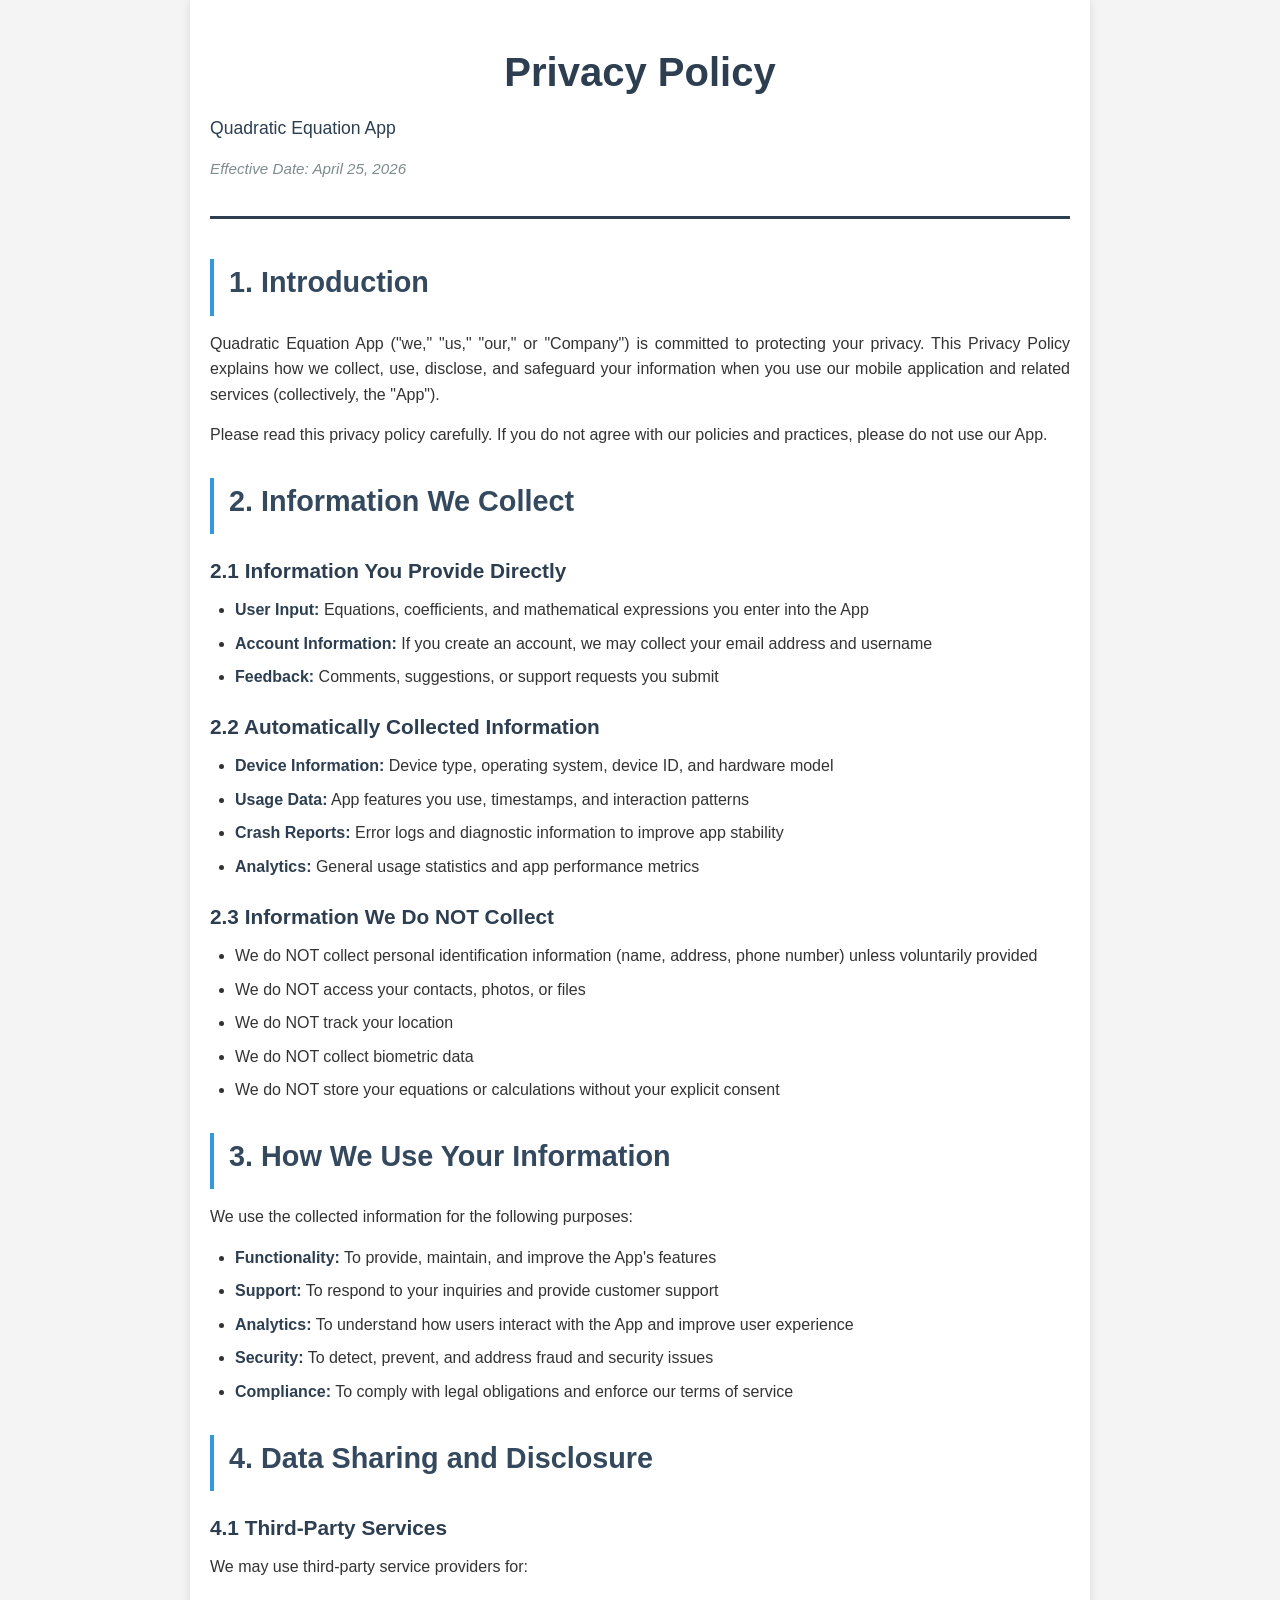
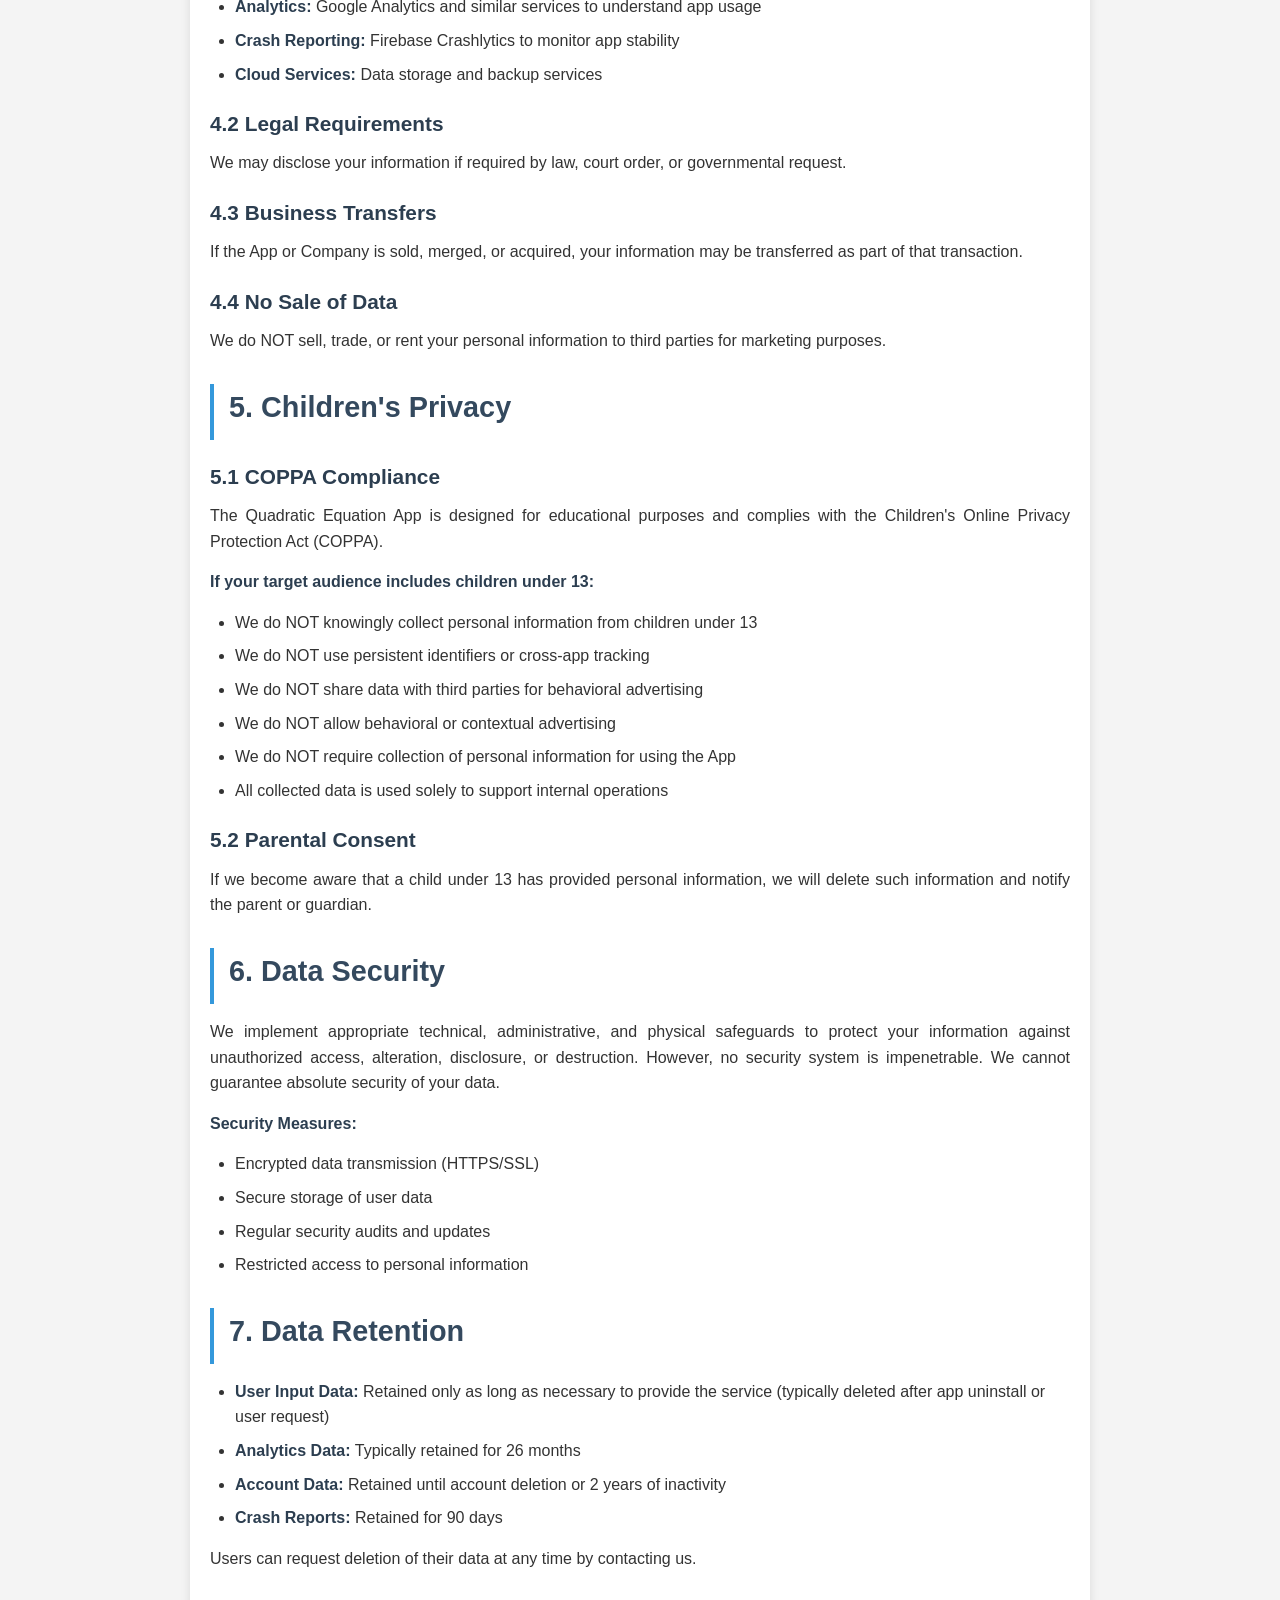
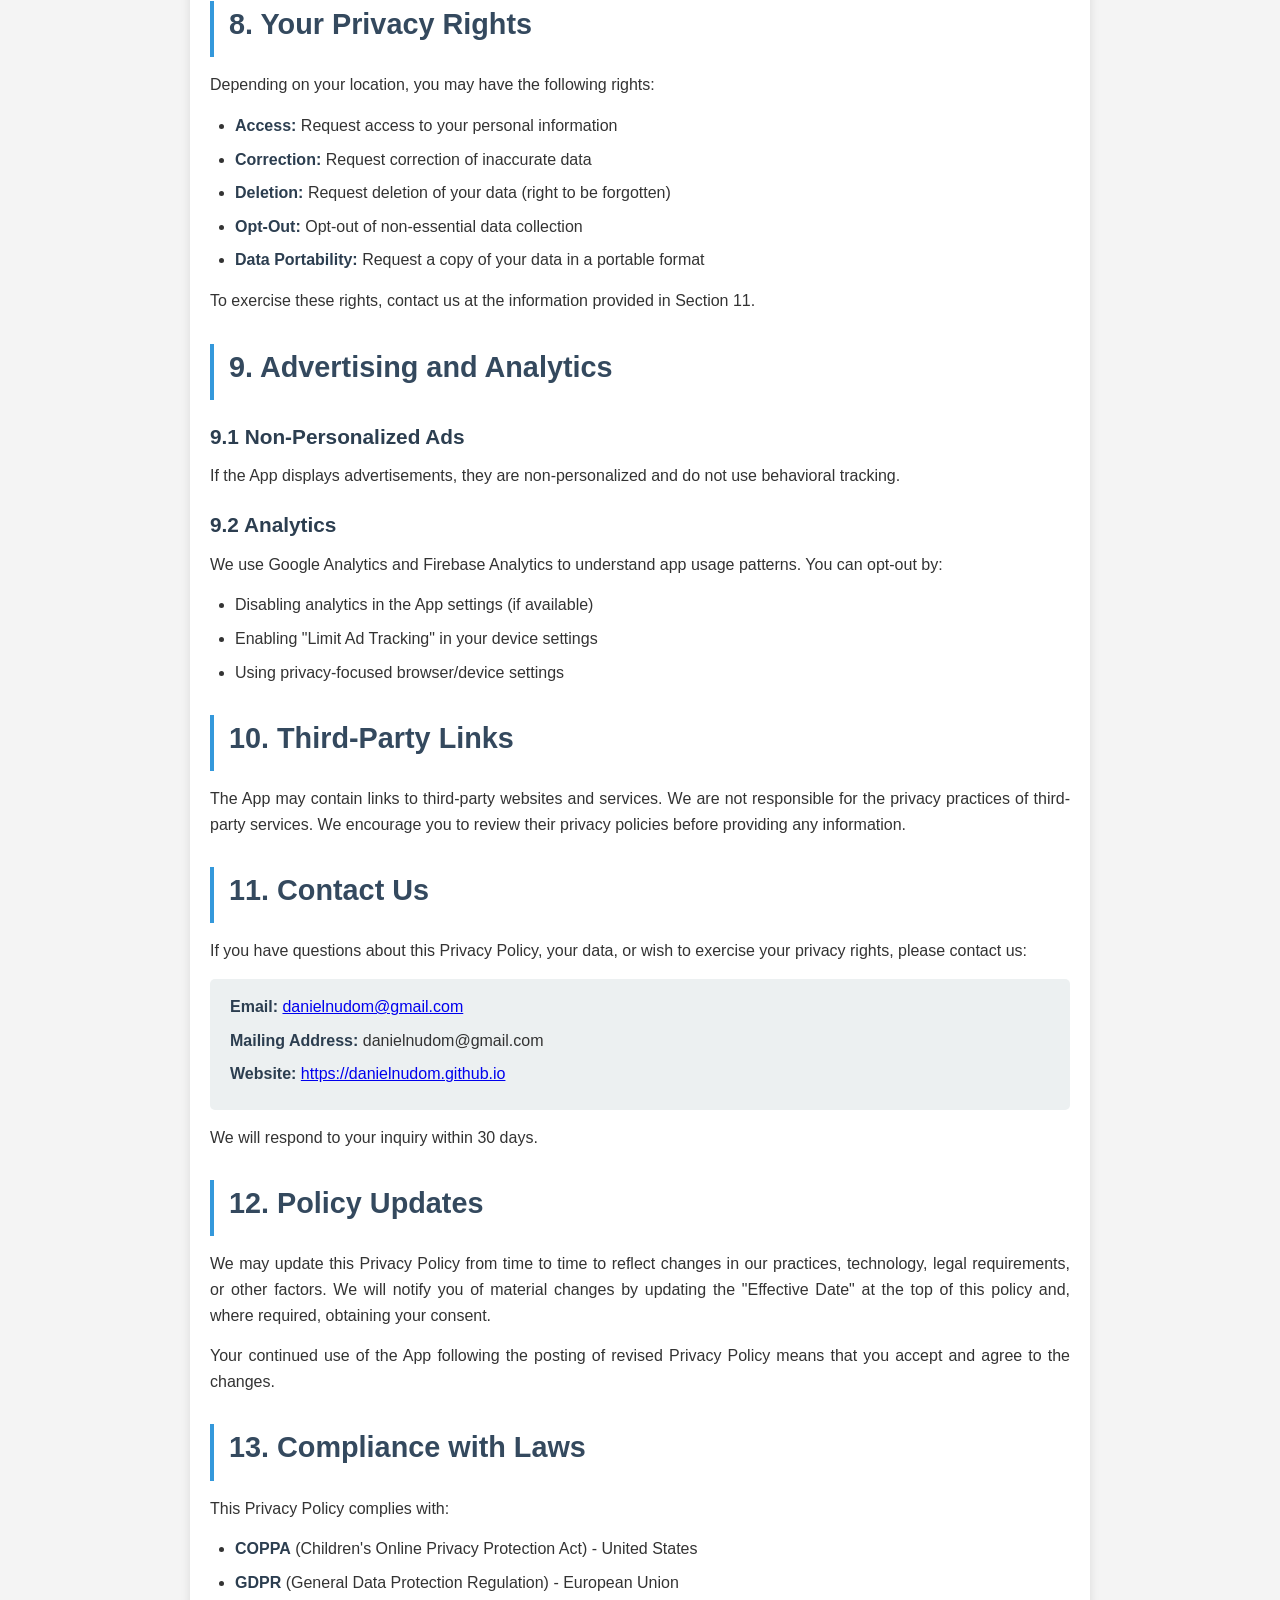
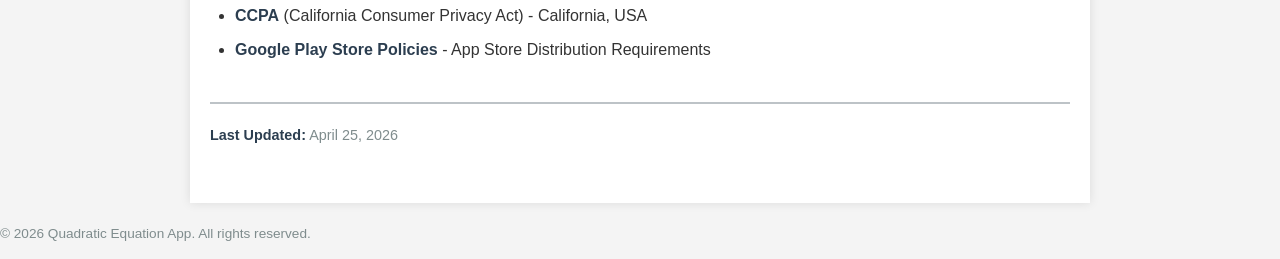
==== index.html @ 7ddf6d09 "Add files via upload" ====
<!DOCTYPE html>
<html lang="en">
<head>
    <meta charset="UTF-8">
    <meta name="viewport" content="width=device-width, initial-scale=1.0">
    <title>Privacy Policy - Quadratic Equation App</title>
    <style>
        * {
            margin: 0;
            padding: 0;
            box-sizing: border-box;
        }
        
        body {
            font-family: 'Segoe UI', Tahoma, Geneva, Verdana, sans-serif;
            line-height: 1.6;
            color: #333;
            background-color: #f4f4f4;
        }
        
        .container {
            max-width: 900px;
            margin: 0 auto;
            padding: 40px 20px;
            background-color: white;
            box-shadow: 0 0 10px rgba(0, 0, 0, 0.1);
        }
        
        header {
            text-align: center;
            margin-bottom: 40px;
            border-bottom: 3px solid #2c3e50;
            padding-bottom: 20px;
        }
        
        h1 {
            color: #2c3e50;
            font-size: 2.5em;
            margin-bottom: 10px;
        }
        
        .effective-date {
            color: #7f8c8d;
            font-size: 0.95em;
            font-style: italic;
        }
        
        h2 {
            color: #34495e;
            font-size: 1.8em;
            margin-top: 30px;
            margin-bottom: 15px;
            padding-bottom: 10px;
            border-left: 4px solid #3498db;
            padding-left: 15px;
        }
        
        h3 {
            color: #2c3e50;
            font-size: 1.3em;
            margin-top: 20px;
            margin-bottom: 10px;
        }
        
        p {
            margin-bottom: 15px;
            text-align: justify;
        }
        
        ul, ol {
            margin-left: 25px;
            margin-bottom: 15px;
        }
        
        li {
            margin-bottom: 8px;
        }
        
        strong {
            color: #2c3e50;
        }
        
        .contact-info {
            background-color: #ecf0f1;
            padding: 15px 20px;
            border-radius: 5px;
            margin-bottom: 15px;
        }
        
        .contact-info p {
            margin-bottom: 8px;
        }
        
        .last-updated {
            text-align: center;
            margin-top: 40px;
            padding-top: 20px;
            border-top: 2px solid #bdc3c7;
            color: #7f8c8d;
            font-size: 0.9em;
        }
        
        .footer {
            text-align: center;
            margin-top: 20px;
            color: #7f8c8d;
            font-size: 0.85em;
        }
        
        @media (max-width: 768px) {
            .container {
                padding: 20px 15px;
            }
            
            h1 {
                font-size: 1.8em;
            }
            
            h2 {
                font-size: 1.4em;
            }
            
            h3 {
                font-size: 1.1em;
            }
        }
    </style>
</head>
<body>
    <div class="container">
        <header>
            <h1>Privacy Policy</h1>
            <p style="font-size: 1.1em; color: #2c3e50;">Quadratic Equation App</p>
            <p class="effective-date">Effective Date: April 25, 2026</p>
        </header>

        <main>
            <h2>1. Introduction</h2>
            <p>Quadratic Equation App ("we," "us," "our," or "Company") is committed to protecting your privacy. This Privacy Policy explains how we collect, use, disclose, and safeguard your information when you use our mobile application and related services (collectively, the "App").</p>
            <p>Please read this privacy policy carefully. If you do not agree with our policies and practices, please do not use our App.</p>

            <h2>2. Information We Collect</h2>
            
            <h3>2.1 Information You Provide Directly</h3>
            <ul>
                <li><strong>User Input:</strong> Equations, coefficients, and mathematical expressions you enter into the App</li>
                <li><strong>Account Information:</strong> If you create an account, we may collect your email address and username</li>
                <li><strong>Feedback:</strong> Comments, suggestions, or support requests you submit</li>
            </ul>

            <h3>2.2 Automatically Collected Information</h3>
            <ul>
                <li><strong>Device Information:</strong> Device type, operating system, device ID, and hardware model</li>
                <li><strong>Usage Data:</strong> App features you use, timestamps, and interaction patterns</li>
                <li><strong>Crash Reports:</strong> Error logs and diagnostic information to improve app stability</li>
                <li><strong>Analytics:</strong> General usage statistics and app performance metrics</li>
            </ul>

            <h3>2.3 Information We Do NOT Collect</h3>
            <ul>
                <li>We do NOT collect personal identification information (name, address, phone number) unless voluntarily provided</li>
                <li>We do NOT access your contacts, photos, or files</li>
                <li>We do NOT track your location</li>
                <li>We do NOT collect biometric data</li>
                <li>We do NOT store your equations or calculations without your explicit consent</li>
            </ul>

            <h2>3. How We Use Your Information</h2>
            <p>We use the collected information for the following purposes:</p>
            <ul>
                <li><strong>Functionality:</strong> To provide, maintain, and improve the App's features</li>
                <li><strong>Support:</strong> To respond to your inquiries and provide customer support</li>
                <li><strong>Analytics:</strong> To understand how users interact with the App and improve user experience</li>
                <li><strong>Security:</strong> To detect, prevent, and address fraud and security issues</li>
                <li><strong>Compliance:</strong> To comply with legal obligations and enforce our terms of service</li>
            </ul>

            <h2>4. Data Sharing and Disclosure</h2>
            
            <h3>4.1 Third-Party Services</h3>
            <p>We may use third-party service providers for:</p>
            <ul>
                <li><strong>Analytics:</strong> Google Analytics and similar services to understand app usage</li>
                <li><strong>Crash Reporting:</strong> Firebase Crashlytics to monitor app stability</li>
                <li><strong>Cloud Services:</strong> Data storage and backup services</li>
            </ul>

            <h3>4.2 Legal Requirements</h3>
            <p>We may disclose your information if required by law, court order, or governmental request.</p>

            <h3>4.3 Business Transfers</h3>
            <p>If the App or Company is sold, merged, or acquired, your information may be transferred as part of that transaction.</p>

            <h3>4.4 No Sale of Data</h3>
            <p>We do NOT sell, trade, or rent your personal information to third parties for marketing purposes.</p>

            <h2>5. Children's Privacy</h2>
            
            <h3>5.1 COPPA Compliance</h3>
            <p>The Quadratic Equation App is designed for educational purposes and complies with the Children's Online Privacy Protection Act (COPPA).</p>
            <p><strong>If your target audience includes children under 13:</strong></p>
            <ul>
                <li>We do NOT knowingly collect personal information from children under 13</li>
                <li>We do NOT use persistent identifiers or cross-app tracking</li>
                <li>We do NOT share data with third parties for behavioral advertising</li>
                <li>We do NOT allow behavioral or contextual advertising</li>
                <li>We do NOT require collection of personal information for using the App</li>
                <li>All collected data is used solely to support internal operations</li>
            </ul>

            <h3>5.2 Parental Consent</h3>
            <p>If we become aware that a child under 13 has provided personal information, we will delete such information and notify the parent or guardian.</p>

            <h2>6. Data Security</h2>
            <p>We implement appropriate technical, administrative, and physical safeguards to protect your information against unauthorized access, alteration, disclosure, or destruction. However, no security system is impenetrable. We cannot guarantee absolute security of your data.</p>
            <p><strong>Security Measures:</strong></p>
            <ul>
                <li>Encrypted data transmission (HTTPS/SSL)</li>
                <li>Secure storage of user data</li>
                <li>Regular security audits and updates</li>
                <li>Restricted access to personal information</li>
            </ul>

            <h2>7. Data Retention</h2>
            <ul>
                <li><strong>User Input Data:</strong> Retained only as long as necessary to provide the service (typically deleted after app uninstall or user request)</li>
                <li><strong>Analytics Data:</strong> Typically retained for 26 months</li>
                <li><strong>Account Data:</strong> Retained until account deletion or 2 years of inactivity</li>
                <li><strong>Crash Reports:</strong> Retained for 90 days</li>
            </ul>
            <p>Users can request deletion of their data at any time by contacting us.</p>

            <h2>8. Your Privacy Rights</h2>
            <p>Depending on your location, you may have the following rights:</p>
            <ul>
                <li><strong>Access:</strong> Request access to your personal information</li>
                <li><strong>Correction:</strong> Request correction of inaccurate data</li>
                <li><strong>Deletion:</strong> Request deletion of your data (right to be forgotten)</li>
                <li><strong>Opt-Out:</strong> Opt-out of non-essential data collection</li>
                <li><strong>Data Portability:</strong> Request a copy of your data in a portable format</li>
            </ul>
            <p>To exercise these rights, contact us at the information provided in Section 11.</p>

            <h2>9. Advertising and Analytics</h2>
            
            <h3>9.1 Non-Personalized Ads</h3>
            <p>If the App displays advertisements, they are non-personalized and do not use behavioral tracking.</p>

            <h3>9.2 Analytics</h3>
            <p>We use Google Analytics and Firebase Analytics to understand app usage patterns. You can opt-out by:</p>
            <ul>
                <li>Disabling analytics in the App settings (if available)</li>
                <li>Enabling "Limit Ad Tracking" in your device settings</li>
                <li>Using privacy-focused browser/device settings</li>
            </ul>

            <h2>10. Third-Party Links</h2>
            <p>The App may contain links to third-party websites and services. We are not responsible for the privacy practices of third-party services. We encourage you to review their privacy policies before providing any information.</p>

            <h2>11. Contact Us</h2>
            <p>If you have questions about this Privacy Policy, your data, or wish to exercise your privacy rights, please contact us:</p>
            <div class="contact-info">
                <p><strong>Email:</strong> <a href="mailto:danielnudom@gmail.com">danielnudom@gmail.com</a></p>
                <p><strong>Mailing Address:</strong> danielnudom@gmail.com</p>
                <p><strong>Website:</strong> <a href="https://danielnudom.github.io">https://danielnudom.github.io</a></p>
            </div>
            <p>We will respond to your inquiry within 30 days.</p>

            <h2>12. Policy Updates</h2>
            <p>We may update this Privacy Policy from time to time to reflect changes in our practices, technology, legal requirements, or other factors. We will notify you of material changes by updating the "Effective Date" at the top of this policy and, where required, obtaining your consent.</p>
            <p>Your continued use of the App following the posting of revised Privacy Policy means that you accept and agree to the changes.</p>

            <h2>13. Compliance with Laws</h2>
            <p>This Privacy Policy complies with:</p>
            <ul>
                <li><strong>COPPA</strong> (Children's Online Privacy Protection Act) - United States</li>
                <li><strong>GDPR</strong> (General Data Protection Regulation) - European Union</li>
                <li><strong>CCPA</strong> (California Consumer Privacy Act) - California, USA</li>
                <li><strong>Google Play Store Policies</strong> - App Store Distribution Requirements</li>
            </ul>

            <div class="last-updated">
                <p><strong>Last Updated:</strong> April 25, 2026</p>
            </div>
        </main>
    </div>

    <footer class="footer">
        <p>&copy; 2026 Quadratic Equation App. All rights reserved.</p>
    </footer>
</body>
</html>






<!------
Before uploading to Google Play Store, update the placeholder fields (email, address, website) with your actual contact information


Line 263 - Email Address:

Current: your-support-email@example.com
Replace with: Your actual support email address
Line 264 - Mailing Address:

Current: [Your Company Address]
Replace with: Your actual company mailing address
Line 265 - Website URL:

Current: [Your Website URL]
Replace with: Your actual website URL

-->
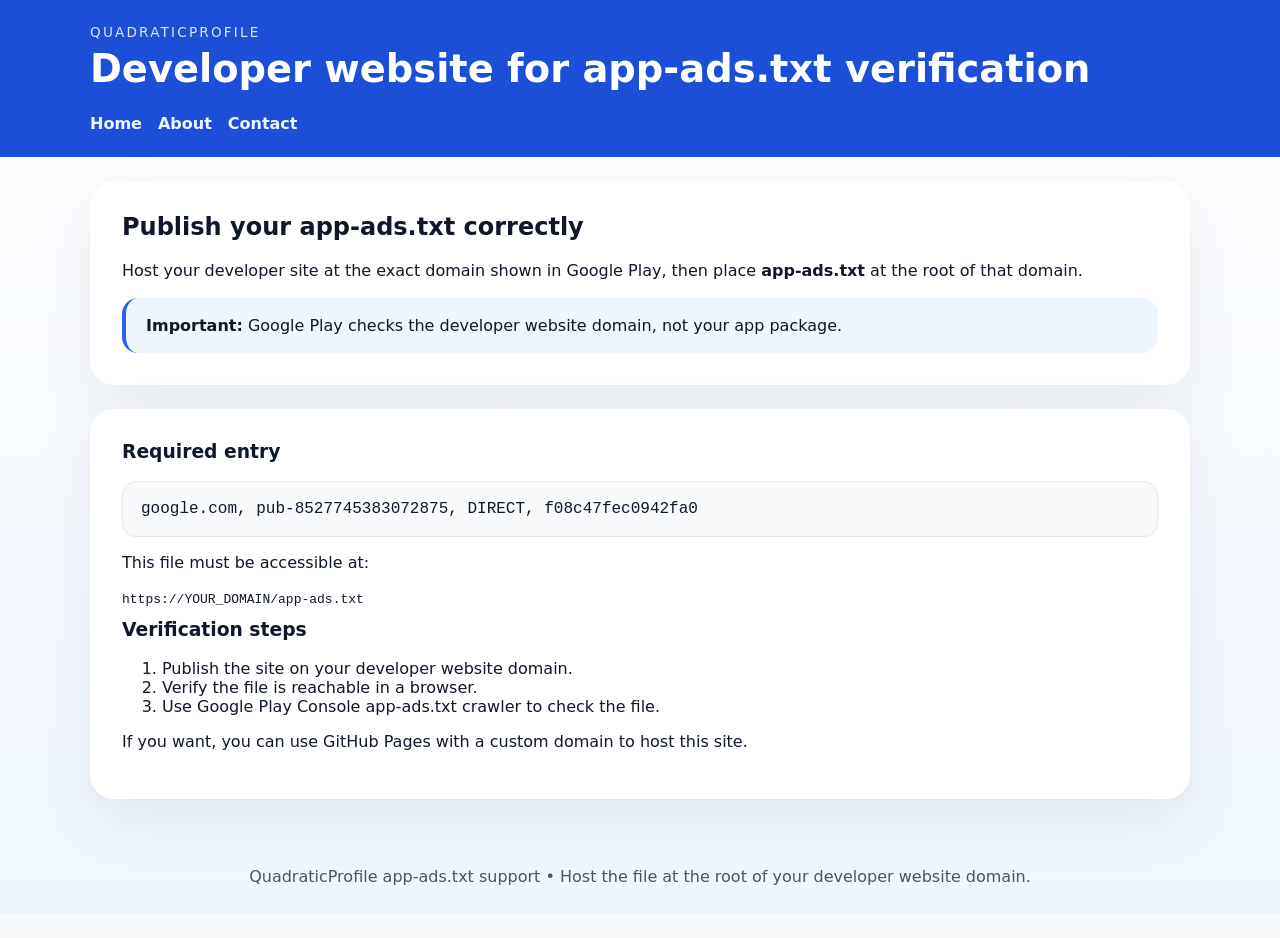
==== commit 9bdc7bbe: "updated" ====
--- a/index.html
+++ b/index.html
@@ -1,316 +1,54 @@
 <!DOCTYPE html>
 <html lang="en">
 <head>
-    <meta charset="UTF-8">
-    <meta name="viewport" content="width=device-width, initial-scale=1.0">
-    <title>Privacy Policy - Quadratic Equation App</title>
-    <style>
-        * {
-            margin: 0;
-            padding: 0;
-            box-sizing: border-box;
-        }
-        
-        body {
-            font-family: 'Segoe UI', Tahoma, Geneva, Verdana, sans-serif;
-            line-height: 1.6;
-            color: #333;
-            background-color: #f4f4f4;
-        }
-        
-        .container {
-            max-width: 900px;
-            margin: 0 auto;
-            padding: 40px 20px;
-            background-color: white;
-            box-shadow: 0 0 10px rgba(0, 0, 0, 0.1);
-        }
-        
-        header {
-            text-align: center;
-            margin-bottom: 40px;
-            border-bottom: 3px solid #2c3e50;
-            padding-bottom: 20px;
-        }
-        
-        h1 {
-            color: #2c3e50;
-            font-size: 2.5em;
-            margin-bottom: 10px;
-        }
-        
-        .effective-date {
-            color: #7f8c8d;
-            font-size: 0.95em;
-            font-style: italic;
-        }
-        
-        h2 {
-            color: #34495e;
-            font-size: 1.8em;
-            margin-top: 30px;
-            margin-bottom: 15px;
-            padding-bottom: 10px;
-            border-left: 4px solid #3498db;
-            padding-left: 15px;
-        }
-        
-        h3 {
-            color: #2c3e50;
-            font-size: 1.3em;
-            margin-top: 20px;
-            margin-bottom: 10px;
-        }
-        
-        p {
-            margin-bottom: 15px;
-            text-align: justify;
-        }
-        
-        ul, ol {
-            margin-left: 25px;
-            margin-bottom: 15px;
-        }
-        
-        li {
-            margin-bottom: 8px;
-        }
-        
-        strong {
-            color: #2c3e50;
-        }
-        
-        .contact-info {
-            background-color: #ecf0f1;
-            padding: 15px 20px;
-            border-radius: 5px;
-            margin-bottom: 15px;
-        }
-        
-        .contact-info p {
-            margin-bottom: 8px;
-        }
-        
-        .last-updated {
-            text-align: center;
-            margin-top: 40px;
-            padding-top: 20px;
-            border-top: 2px solid #bdc3c7;
-            color: #7f8c8d;
-            font-size: 0.9em;
-        }
-        
-        .footer {
-            text-align: center;
-            margin-top: 20px;
-            color: #7f8c8d;
-            font-size: 0.85em;
-        }
-        
-        @media (max-width: 768px) {
-            .container {
-                padding: 20px 15px;
-            }
-            
-            h1 {
-                font-size: 1.8em;
-            }
-            
-            h2 {
-                font-size: 1.4em;
-            }
-            
-            h3 {
-                font-size: 1.1em;
-            }
-        }
-    </style>
+  <meta charset="UTF-8">
+  <meta name="viewport" content="width=device-width, initial-scale=1.0">
+  <title>QuadraticProfile Developer Site</title>
+  <link rel="stylesheet" href="assets/css/style.css">
 </head>
 <body>
+  <header class="site-header">
+    <div class="container header-inner">
+      <div>
+        <p class="eyebrow">QuadraticProfile</p>
+        <h1>Developer website for app-ads.txt verification</h1>
+      </div>
+      <nav class="site-nav">
+        <a href="index.html">Home</a>
+        <a href="about.html">About</a>
+        <a href="contact.html">Contact</a>
+      </nav>
+    </div>
+  </header>
+
+  <main class="container">
+    <section class="hero-card">
+      <h2>Publish your app-ads.txt correctly</h2>
+      <p>Host your developer site at the exact domain shown in Google Play, then place <strong>app-ads.txt</strong> at the root of that domain.</p>
+      <div class="note">
+        <strong>Important:</strong> Google Play checks the developer website domain, not your app package.
+      </div>
+    </section>
+
+    <section class="content-card">
+      <h3>Required entry</h3>
+      <pre>google.com, pub-8527745383072875, DIRECT, f08c47fec0942fa0</pre>
+      <p>This file must be accessible at:</p>
+      <p class="code-url"><code>https://YOUR_DOMAIN/app-ads.txt</code></p>
+      <h3>Verification steps</h3>
+      <ol>
+        <li>Publish the site on your developer website domain.</li>
+        <li>Verify the file is reachable in a browser.</li>
+        <li>Use Google Play Console app-ads.txt crawler to check the file.</li>
+      </ol>
+      <p>If you want, you can use GitHub Pages with a custom domain to host this site.</p>
+    </section>
+  </main>
+
+  <footer class="site-footer">
     <div class="container">
-        <header>
-            <h1>Privacy Policy</h1>
-            <p style="font-size: 1.1em; color: #2c3e50;">Quadratic Equation App</p>
-            <p class="effective-date">Effective Date: April 25, 2026</p>
-        </header>
-
-        <main>
-            <h2>1. Introduction</h2>
-            <p>Quadratic Equation App ("we," "us," "our," or "Company") is committed to protecting your privacy. This Privacy Policy explains how we collect, use, disclose, and safeguard your information when you use our mobile application and related services (collectively, the "App").</p>
-            <p>Please read this privacy policy carefully. If you do not agree with our policies and practices, please do not use our App.</p>
-
-            <h2>2. Information We Collect</h2>
-            
-            <h3>2.1 Information You Provide Directly</h3>
-            <ul>
-                <li><strong>User Input:</strong> Equations, coefficients, and mathematical expressions you enter into the App</li>
-                <li><strong>Account Information:</strong> If you create an account, we may collect your email address and username</li>
-                <li><strong>Feedback:</strong> Comments, suggestions, or support requests you submit</li>
-            </ul>
-
-            <h3>2.2 Automatically Collected Information</h3>
-            <ul>
-                <li><strong>Device Information:</strong> Device type, operating system, device ID, and hardware model</li>
-                <li><strong>Usage Data:</strong> App features you use, timestamps, and interaction patterns</li>
-                <li><strong>Crash Reports:</strong> Error logs and diagnostic information to improve app stability</li>
-                <li><strong>Analytics:</strong> General usage statistics and app performance metrics</li>
-            </ul>
-
-            <h3>2.3 Information We Do NOT Collect</h3>
-            <ul>
-                <li>We do NOT collect personal identification information (name, address, phone number) unless voluntarily provided</li>
-                <li>We do NOT access your contacts, photos, or files</li>
-                <li>We do NOT track your location</li>
-                <li>We do NOT collect biometric data</li>
-                <li>We do NOT store your equations or calculations without your explicit consent</li>
-            </ul>
-
-            <h2>3. How We Use Your Information</h2>
-            <p>We use the collected information for the following purposes:</p>
-            <ul>
-                <li><strong>Functionality:</strong> To provide, maintain, and improve the App's features</li>
-                <li><strong>Support:</strong> To respond to your inquiries and provide customer support</li>
-                <li><strong>Analytics:</strong> To understand how users interact with the App and improve user experience</li>
-                <li><strong>Security:</strong> To detect, prevent, and address fraud and security issues</li>
-                <li><strong>Compliance:</strong> To comply with legal obligations and enforce our terms of service</li>
-            </ul>
-
-            <h2>4. Data Sharing and Disclosure</h2>
-            
-            <h3>4.1 Third-Party Services</h3>
-            <p>We may use third-party service providers for:</p>
-            <ul>
-                <li><strong>Analytics:</strong> Google Analytics and similar services to understand app usage</li>
-                <li><strong>Crash Reporting:</strong> Firebase Crashlytics to monitor app stability</li>
-                <li><strong>Cloud Services:</strong> Data storage and backup services</li>
-            </ul>
-
-            <h3>4.2 Legal Requirements</h3>
-            <p>We may disclose your information if required by law, court order, or governmental request.</p>
-
-            <h3>4.3 Business Transfers</h3>
-            <p>If the App or Company is sold, merged, or acquired, your information may be transferred as part of that transaction.</p>
-
-            <h3>4.4 No Sale of Data</h3>
-            <p>We do NOT sell, trade, or rent your personal information to third parties for marketing purposes.</p>
-
-            <h2>5. Children's Privacy</h2>
-            
-            <h3>5.1 COPPA Compliance</h3>
-            <p>The Quadratic Equation App is designed for educational purposes and complies with the Children's Online Privacy Protection Act (COPPA).</p>
-            <p><strong>If your target audience includes children under 13:</strong></p>
-            <ul>
-                <li>We do NOT knowingly collect personal information from children under 13</li>
-                <li>We do NOT use persistent identifiers or cross-app tracking</li>
-                <li>We do NOT share data with third parties for behavioral advertising</li>
-                <li>We do NOT allow behavioral or contextual advertising</li>
-                <li>We do NOT require collection of personal information for using the App</li>
-                <li>All collected data is used solely to support internal operations</li>
-            </ul>
-
-            <h3>5.2 Parental Consent</h3>
-            <p>If we become aware that a child under 13 has provided personal information, we will delete such information and notify the parent or guardian.</p>
-
-            <h2>6. Data Security</h2>
-            <p>We implement appropriate technical, administrative, and physical safeguards to protect your information against unauthorized access, alteration, disclosure, or destruction. However, no security system is impenetrable. We cannot guarantee absolute security of your data.</p>
-            <p><strong>Security Measures:</strong></p>
-            <ul>
-                <li>Encrypted data transmission (HTTPS/SSL)</li>
-                <li>Secure storage of user data</li>
-                <li>Regular security audits and updates</li>
-                <li>Restricted access to personal information</li>
-            </ul>
-
-            <h2>7. Data Retention</h2>
-            <ul>
-                <li><strong>User Input Data:</strong> Retained only as long as necessary to provide the service (typically deleted after app uninstall or user request)</li>
-                <li><strong>Analytics Data:</strong> Typically retained for 26 months</li>
-                <li><strong>Account Data:</strong> Retained until account deletion or 2 years of inactivity</li>
-                <li><strong>Crash Reports:</strong> Retained for 90 days</li>
-            </ul>
-            <p>Users can request deletion of their data at any time by contacting us.</p>
-
-            <h2>8. Your Privacy Rights</h2>
-            <p>Depending on your location, you may have the following rights:</p>
-            <ul>
-                <li><strong>Access:</strong> Request access to your personal information</li>
-                <li><strong>Correction:</strong> Request correction of inaccurate data</li>
-                <li><strong>Deletion:</strong> Request deletion of your data (right to be forgotten)</li>
-                <li><strong>Opt-Out:</strong> Opt-out of non-essential data collection</li>
-                <li><strong>Data Portability:</strong> Request a copy of your data in a portable format</li>
-            </ul>
-            <p>To exercise these rights, contact us at the information provided in Section 11.</p>
-
-            <h2>9. Advertising and Analytics</h2>
-            
-            <h3>9.1 Non-Personalized Ads</h3>
-            <p>If the App displays advertisements, they are non-personalized and do not use behavioral tracking.</p>
-
-            <h3>9.2 Analytics</h3>
-            <p>We use Google Analytics and Firebase Analytics to understand app usage patterns. You can opt-out by:</p>
-            <ul>
-                <li>Disabling analytics in the App settings (if available)</li>
-                <li>Enabling "Limit Ad Tracking" in your device settings</li>
-                <li>Using privacy-focused browser/device settings</li>
-            </ul>
-
-            <h2>10. Third-Party Links</h2>
-            <p>The App may contain links to third-party websites and services. We are not responsible for the privacy practices of third-party services. We encourage you to review their privacy policies before providing any information.</p>
-
-            <h2>11. Contact Us</h2>
-            <p>If you have questions about this Privacy Policy, your data, or wish to exercise your privacy rights, please contact us:</p>
-            <div class="contact-info">
-                <p><strong>Email:</strong> <a href="mailto:danielnudom@gmail.com">danielnudom@gmail.com</a></p>
-                <p><strong>Mailing Address:</strong> danielnudom@gmail.com</p>
-                <p><strong>Website:</strong> <a href="https://danielnudom.github.io">https://danielnudom.github.io</a></p>
-            </div>
-            <p>We will respond to your inquiry within 30 days.</p>
-
-            <h2>12. Policy Updates</h2>
-            <p>We may update this Privacy Policy from time to time to reflect changes in our practices, technology, legal requirements, or other factors. We will notify you of material changes by updating the "Effective Date" at the top of this policy and, where required, obtaining your consent.</p>
-            <p>Your continued use of the App following the posting of revised Privacy Policy means that you accept and agree to the changes.</p>
-
-            <h2>13. Compliance with Laws</h2>
-            <p>This Privacy Policy complies with:</p>
-            <ul>
-                <li><strong>COPPA</strong> (Children's Online Privacy Protection Act) - United States</li>
-                <li><strong>GDPR</strong> (General Data Protection Regulation) - European Union</li>
-                <li><strong>CCPA</strong> (California Consumer Privacy Act) - California, USA</li>
-                <li><strong>Google Play Store Policies</strong> - App Store Distribution Requirements</li>
-            </ul>
-
-            <div class="last-updated">
-                <p><strong>Last Updated:</strong> April 25, 2026</p>
-            </div>
-        </main>
+      <p>QuadraticProfile app-ads.txt support • Host the file at the root of your developer website domain.</p>
     </div>
-
-    <footer class="footer">
-        <p>&copy; 2026 Quadratic Equation App. All rights reserved.</p>
-    </footer>
+  </footer>
 </body>
 </html>
-
-
-
-
-
-
-<!------
-Before uploading to Google Play Store, update the placeholder fields (email, address, website) with your actual contact information
-
-
-Line 263 - Email Address:
-
-Current: your-support-email@example.com
-Replace with: Your actual support email address
-Line 264 - Mailing Address:
-
-Current: [Your Company Address]
-Replace with: Your actual company mailing address
-Line 265 - Website URL:
-
-Current: [Your Website URL]
-Replace with: Your actual website URL
-
--->
--- a/assets/css/style.css
+++ b/assets/css/style.css
@@ -0,0 +1,129 @@
+/* QuadraticProfile static site styles */
+:root {
+  color-scheme: light;
+  font-family: Inter, system-ui, -apple-system, BlinkMacSystemFont, 'Segoe UI', sans-serif;
+  color: #0f172a;
+  background: #f8fafc;
+}
+
+* {
+  box-sizing: border-box;
+}
+
+body {
+  margin: 0;
+  min-height: 100vh;
+  background: linear-gradient(180deg, #ffffff 0%, #eff6ff 100%);
+}
+
+.container {
+  width: min(1100px, calc(100% - 32px));
+  margin: 0 auto;
+}
+
+.site-header {
+  background: #1d4ed8;
+  color: #ffffff;
+  padding: 24px 0;
+}
+
+.header-inner {
+  display: flex;
+  justify-content: space-between;
+  gap: 24px;
+  align-items: center;
+  flex-wrap: wrap;
+}
+
+.eyebrow {
+  margin: 0 0 8px;
+  font-size: 0.85rem;
+  letter-spacing: 0.16em;
+  text-transform: uppercase;
+  opacity: 0.85;
+}
+
+.site-header h1 {
+  margin: 0;
+  font-size: clamp(1.85rem, 3vw, 2.5rem);
+  line-height: 1.1;
+}
+
+.site-nav {
+  display: flex;
+  gap: 16px;
+  flex-wrap: wrap;
+}
+
+.site-nav a {
+  color: #eff6ff;
+  text-decoration: none;
+  font-weight: 600;
+}
+
+.site-nav a:hover {
+  text-decoration: underline;
+}
+
+.hero-card,
+.content-card {
+  background: #ffffff;
+  border-radius: 24px;
+  box-shadow: 0 20px 60px rgba(15, 23, 42, 0.08);
+  padding: 32px;
+  margin-top: 24px;
+}
+
+.hero-card h2,
+.content-card h2,
+.content-card h3 {
+  margin-top: 0;
+}
+
+.note {
+  border-left: 4px solid #2563eb;
+  background: #eff6ff;
+  padding: 18px 20px;
+  margin-top: 18px;
+  border-radius: 16px;
+}
+
+pre {
+  background: #f8fafc;
+  border: 1px solid #e2e8f0;
+  border-radius: 14px;
+  padding: 18px;
+  overflow-x: auto;
+  font-family: ui-monospace, SFMono-Regular, Menlo, Monaco, Consolas, 'Liberation Mono', 'Courier New', monospace;
+}
+
+.code-url {
+  margin: 12px 0;
+}
+
+.site-footer {
+  margin: 40px 0 24px;
+  padding: 12px 0;
+  color: #475569;
+  text-align: center;
+}
+
+a {
+  color: #1d4ed8;
+}
+
+a:hover {
+  text-decoration: underline;
+}
+
+@media (max-width: 720px) {
+  .header-inner {
+    flex-direction: column;
+    align-items: flex-start;
+  }
+
+  .site-nav {
+    width: 100%;
+    justify-content: flex-start;
+  }
+}
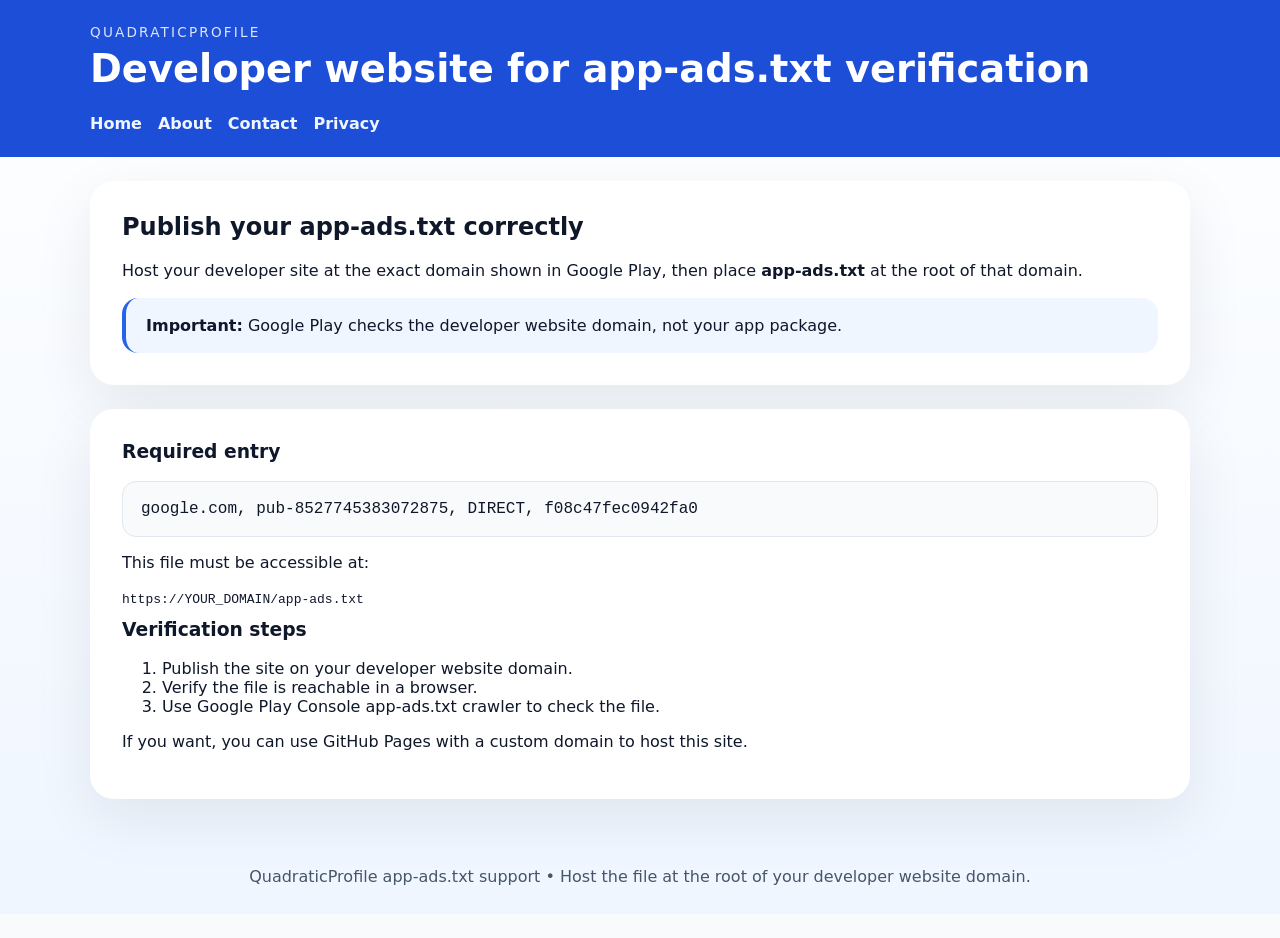
==== commit 226650d6: "updated data" ====
--- a/index.html
+++ b/index.html
@@ -17,6 +17,7 @@
         <a href="index.html">Home</a>
         <a href="about.html">About</a>
         <a href="contact.html">Contact</a>
+        <a href="privacy.html">Privacy</a>
       </nav>
     </div>
   </header>
